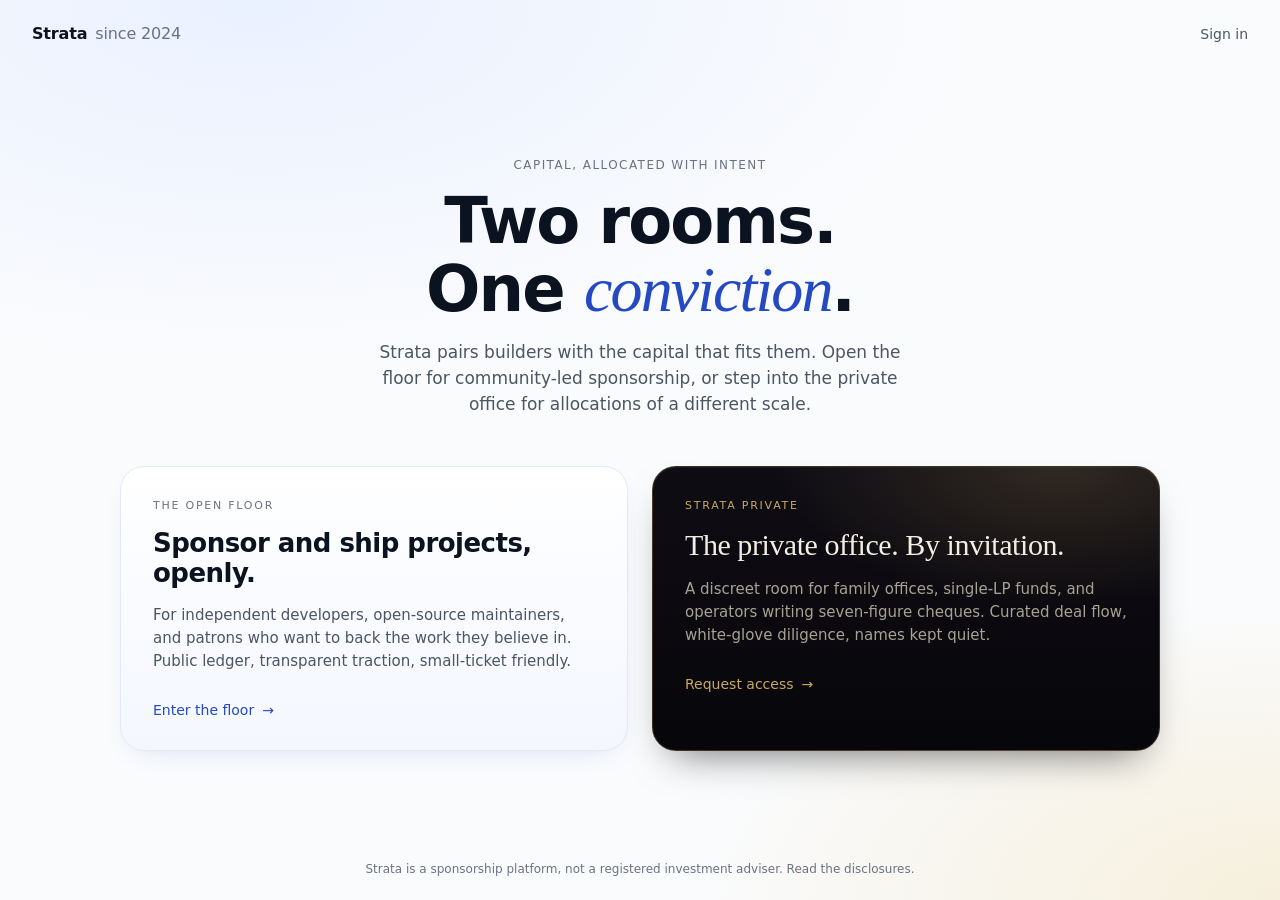
==== index.html @ 9568b7aa "Add Strata: two-tier sponsorship platform site A gateway page routes to two distinct experiences: - " ====
<!doctype html>
<html lang="en">
  <head>
    <meta charset="utf-8" />
    <meta name="viewport" content="width=device-width, initial-scale=1, viewport-fit=cover" />
    <title>Strata — Capital, allocated with intent</title>
    <meta
      name="description"
      content="A two-tier platform connecting builders with capital. Choose between the open floor or the private office."
    />
    <link rel="stylesheet" href="assets/css/tokens.css" />
    <link rel="stylesheet" href="assets/css/gateway.css" />
  </head>
  <body class="gateway">
    <nav class="gateway__nav" aria-label="Primary">
      <a href="/" class="gateway__wordmark">Strata<span>since 2024</span></a>
      <a href="#" class="gateway__signin">Sign in</a>
    </nav>

    <main class="gateway__main">
      <div class="gateway__hero">
        <span class="gateway__eyebrow">Capital, allocated with intent</span>
        <h1 class="gateway__title">
          Two rooms.<br />One <em>conviction</em>.
        </h1>
        <p class="gateway__lede">
          Strata pairs builders with the capital that fits them. Open the floor
          for community-led sponsorship, or step into the private office for
          allocations of a different scale.
        </p>

        <div class="gateway__cards">
          <a href="standard.html" class="gateway__card gateway__card--standard">
            <span class="gateway__card__tag">The Open Floor</span>
            <h2 class="gateway__card__title">
              Sponsor and ship projects, openly.
            </h2>
            <p class="gateway__card__desc">
              For independent developers, open-source maintainers, and patrons
              who want to back the work they believe in. Public ledger,
              transparent traction, small-ticket friendly.
            </p>
            <span class="gateway__card__cta">
              Enter the floor
              <span class="gateway__card__arrow" aria-hidden="true">→</span>
            </span>
          </a>

          <a href="private.html" class="gateway__card gateway__card--private">
            <span class="gateway__card__tag">Strata Private</span>
            <h2 class="gateway__card__title">
              The private office. By invitation.
            </h2>
            <p class="gateway__card__desc">
              A discreet room for family offices, single-LP funds, and operators
              writing seven-figure cheques. Curated deal flow, white-glove
              diligence, names kept quiet.
            </p>
            <span class="gateway__card__cta">
              Request access
              <span class="gateway__card__arrow" aria-hidden="true">→</span>
            </span>
          </a>
        </div>
      </div>
    </main>

    <footer class="gateway__foot">
      Strata is a sponsorship platform, not a registered investment adviser.
      Read the <a href="#">disclosures</a>.
    </footer>
  </body>
</html>
---- assets/css/tokens.css ----
:root {
  --ease-out: cubic-bezier(0.23, 1, 0.32, 1);
  --ease-in-out: cubic-bezier(0.77, 0, 0.175, 1);
  --ease-elegant: cubic-bezier(0.4, 0, 0.2, 1);

  --dur-press: 140ms;
  --dur-tooltip: 160ms;
  --dur-popover: 200ms;
  --dur-modal: 260ms;

  --radius-sm: 6px;
  --radius-md: 10px;
  --radius-lg: 16px;
  --radius-xl: 24px;

  --space-1: 4px;
  --space-2: 8px;
  --space-3: 12px;
  --space-4: 16px;
  --space-5: 24px;
  --space-6: 32px;
  --space-7: 48px;
  --space-8: 64px;
  --space-9: 96px;

  --font-sans: ui-sans-serif, system-ui, -apple-system, "Segoe UI", Inter,
    Roboto, "Helvetica Neue", Arial, sans-serif;
  --font-serif: "Iowan Old Style", "Palatino Linotype", Palatino, P052, Georgia,
    serif;
  --font-mono: ui-monospace, SFMono-Regular, "SF Mono", Menlo, Consolas, monospace;
}

*,
*::before,
*::after {
  box-sizing: border-box;
}

html,
body {
  margin: 0;
  padding: 0;
}

body {
  font-family: var(--font-sans);
  -webkit-font-smoothing: antialiased;
  -moz-osx-font-smoothing: grayscale;
  text-rendering: optimizeLegibility;
}

a {
  color: inherit;
  text-decoration: none;
}

button {
  font: inherit;
  color: inherit;
  background: none;
  border: 0;
  cursor: pointer;
  padding: 0;
}

img {
  display: block;
  max-width: 100%;
}

:focus-visible {
  outline: 2px solid currentColor;
  outline-offset: 3px;
  border-radius: 4px;
}
---- assets/css/gateway.css ----
.gateway {
  min-height: 100vh;
  background:
    radial-gradient(1200px 600px at 20% 0%, #eaf1ff 0%, transparent 60%),
    radial-gradient(1000px 500px at 100% 100%, #f6efdc 0%, transparent 60%),
    #fafbfd;
  color: #0b1220;
  display: grid;
  grid-template-rows: auto 1fr auto;
}

.gateway__nav {
  padding: var(--space-5) var(--space-6);
  display: flex;
  align-items: center;
  justify-content: space-between;
  font-size: 14px;
}

.gateway__wordmark {
  font-weight: 600;
  letter-spacing: -0.01em;
  font-size: 16px;
}

.gateway__wordmark span {
  color: #6b7280;
  font-weight: 400;
  margin-left: var(--space-2);
}

.gateway__signin {
  color: #4b5563;
  transition: color var(--dur-tooltip) var(--ease-out);
}

@media (hover: hover) and (pointer: fine) {
  .gateway__signin:hover {
    color: #0b1220;
  }
}

.gateway__main {
  display: grid;
  place-items: center;
  padding: var(--space-7) var(--space-6);
}

.gateway__hero {
  width: 100%;
  max-width: 1040px;
  text-align: center;
}

.gateway__eyebrow {
  display: inline-block;
  font-size: 12px;
  letter-spacing: 0.12em;
  text-transform: uppercase;
  color: #6b7280;
  margin-bottom: var(--space-4);
}

.gateway__title {
  margin: 0 0 var(--space-4);
  font-size: clamp(36px, 6vw, 64px);
  letter-spacing: -0.03em;
  line-height: 1.05;
  font-weight: 600;
}

.gateway__title em {
  font-style: italic;
  font-family: var(--font-serif);
  font-weight: 400;
  color: #2549c2;
}

.gateway__lede {
  max-width: 560px;
  margin: 0 auto var(--space-7);
  color: #4b5563;
  font-size: 17px;
  line-height: 1.55;
}

.gateway__cards {
  display: grid;
  grid-template-columns: 1fr;
  gap: var(--space-5);
  text-align: left;
}

@media (min-width: 760px) {
  .gateway__cards {
    grid-template-columns: 1fr 1fr;
  }
}

.gateway__card {
  position: relative;
  display: flex;
  flex-direction: column;
  gap: var(--space-4);
  padding: var(--space-6);
  border-radius: var(--radius-xl);
  text-align: left;
  transition:
    transform var(--dur-popover) var(--ease-out),
    box-shadow var(--dur-popover) var(--ease-out),
    border-color var(--dur-popover) var(--ease-out);
  opacity: 0;
  transform: translateY(8px);
  animation: gw-rise 420ms var(--ease-out) forwards;
}

.gateway__card:nth-child(1) {
  animation-delay: 80ms;
}
.gateway__card:nth-child(2) {
  animation-delay: 140ms;
}

@keyframes gw-rise {
  to {
    opacity: 1;
    transform: translateY(0);
  }
}

.gateway__card:active {
  transform: scale(0.99);
}

.gateway__card--standard {
  background: linear-gradient(180deg, #ffffff 0%, #f4f7ff 100%);
  border: 1px solid #e3e9f5;
  color: #0b1220;
  box-shadow: 0 1px 0 #ffffff inset, 0 10px 30px -18px rgba(37, 73, 194, 0.25);
}

@media (hover: hover) and (pointer: fine) {
  .gateway__card--standard:hover {
    transform: translateY(-2px);
    border-color: #c7d4f0;
    box-shadow: 0 1px 0 #ffffff inset, 0 24px 50px -24px rgba(37, 73, 194, 0.35);
  }
}

.gateway__card--private {
  background:
    radial-gradient(400px 200px at 80% 0%, rgba(201, 169, 97, 0.18) 0%, transparent 70%),
    linear-gradient(180deg, #0f0d14 0%, #07060a 100%);
  border: 1px solid rgba(201, 169, 97, 0.25);
  color: #f3eee3;
  box-shadow:
    0 1px 0 rgba(255, 255, 255, 0.04) inset,
    0 20px 40px -20px rgba(0, 0, 0, 0.6);
}

@media (hover: hover) and (pointer: fine) {
  .gateway__card--private:hover {
    transform: translateY(-2px);
    border-color: rgba(201, 169, 97, 0.45);
    box-shadow:
      0 1px 0 rgba(255, 255, 255, 0.06) inset,
      0 30px 60px -24px rgba(0, 0, 0, 0.7);
  }
}

.gateway__card__tag {
  font-size: 11px;
  letter-spacing: 0.16em;
  text-transform: uppercase;
  color: #6b7280;
}

.gateway__card--private .gateway__card__tag {
  color: #c9a961;
}

.gateway__card__title {
  font-size: 26px;
  letter-spacing: -0.02em;
  font-weight: 600;
  margin: 0;
}

.gateway__card--private .gateway__card__title {
  font-family: var(--font-serif);
  font-weight: 400;
  font-size: 30px;
  letter-spacing: -0.015em;
}

.gateway__card__desc {
  color: #4b5563;
  line-height: 1.55;
  margin: 0;
  font-size: 15px;
}

.gateway__card--private .gateway__card__desc {
  color: #a8a294;
}

.gateway__card__cta {
  display: inline-flex;
  align-items: center;
  gap: var(--space-2);
  font-size: 14px;
  font-weight: 500;
  margin-top: var(--space-3);
}

.gateway__card--standard .gateway__card__cta {
  color: #2549c2;
}

.gateway__card--private .gateway__card__cta {
  color: #c9a961;
}

.gateway__card__arrow {
  transition: transform var(--dur-popover) var(--ease-out);
}

@media (hover: hover) and (pointer: fine) {
  .gateway__card:hover .gateway__card__arrow {
    transform: translateX(3px);
  }
}

.gateway__foot {
  padding: var(--space-5) var(--space-6);
  text-align: center;
  font-size: 12px;
  color: #6b7280;
}

@media (prefers-reduced-motion: reduce) {
  .gateway__card {
    animation: none;
    opacity: 1;
    transform: none;
  }
  .gateway__card:hover {
    transform: none;
  }
  .gateway__card__arrow {
    transition: none;
  }
}
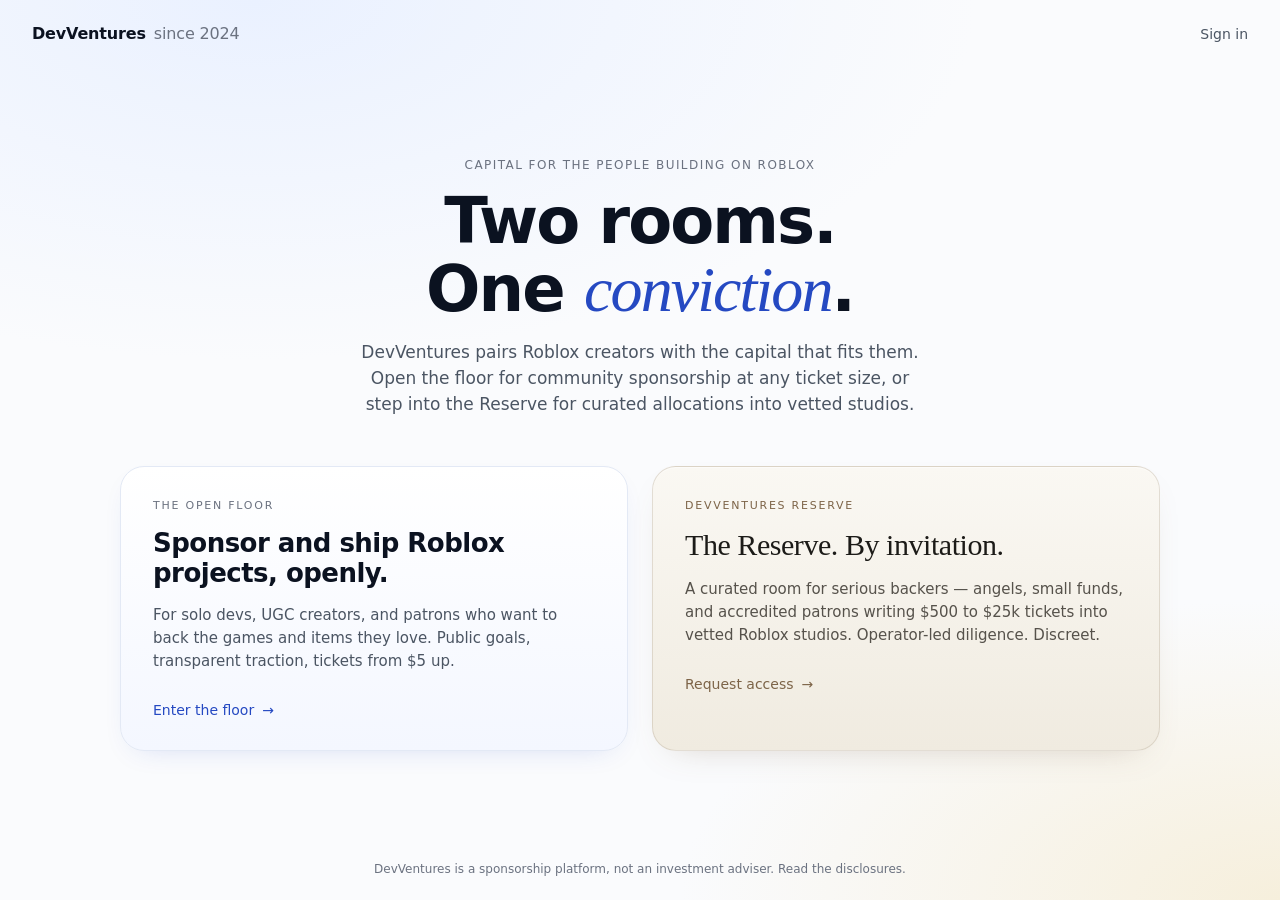
==== commit a9edf267: "Rebrand to DevVentures; reframe for Roblox; redesign Reserve - Rename Strata → DevVentures and Strat" ====
--- a/index.html
+++ b/index.html
@@ -3,42 +3,42 @@
   <head>
     <meta charset="utf-8" />
     <meta name="viewport" content="width=device-width, initial-scale=1, viewport-fit=cover" />
-    <title>Strata — Capital, allocated with intent</title>
+    <title>DevVentures — Capital for Roblox creators</title>
     <meta
       name="description"
-      content="A two-tier platform connecting builders with capital. Choose between the open floor or the private office."
+      content="A two-tier platform connecting Roblox developers with the capital and patrons who back them. Choose between the open floor or the reserve."
     />
     <link rel="stylesheet" href="assets/css/tokens.css" />
     <link rel="stylesheet" href="assets/css/gateway.css" />
   </head>
   <body class="gateway">
     <nav class="gateway__nav" aria-label="Primary">
-      <a href="/" class="gateway__wordmark">Strata<span>since 2024</span></a>
+      <a href="/" class="gateway__wordmark">DevVentures<span>since 2024</span></a>
       <a href="#" class="gateway__signin">Sign in</a>
     </nav>
 
     <main class="gateway__main">
       <div class="gateway__hero">
-        <span class="gateway__eyebrow">Capital, allocated with intent</span>
+        <span class="gateway__eyebrow">Capital for the people building on Roblox</span>
         <h1 class="gateway__title">
           Two rooms.<br />One <em>conviction</em>.
         </h1>
         <p class="gateway__lede">
-          Strata pairs builders with the capital that fits them. Open the floor
-          for community-led sponsorship, or step into the private office for
-          allocations of a different scale.
+          DevVentures pairs Roblox creators with the capital that fits them.
+          Open the floor for community sponsorship at any ticket size, or step
+          into the Reserve for curated allocations into vetted studios.
         </p>
 
         <div class="gateway__cards">
           <a href="standard.html" class="gateway__card gateway__card--standard">
             <span class="gateway__card__tag">The Open Floor</span>
             <h2 class="gateway__card__title">
-              Sponsor and ship projects, openly.
+              Sponsor and ship Roblox projects, openly.
             </h2>
             <p class="gateway__card__desc">
-              For independent developers, open-source maintainers, and patrons
-              who want to back the work they believe in. Public ledger,
-              transparent traction, small-ticket friendly.
+              For solo devs, UGC creators, and patrons who want to back the
+              games and items they love. Public goals, transparent traction,
+              tickets from $5 up.
             </p>
             <span class="gateway__card__cta">
               Enter the floor
@@ -47,14 +47,14 @@
           </a>
 
           <a href="private.html" class="gateway__card gateway__card--private">
-            <span class="gateway__card__tag">Strata Private</span>
+            <span class="gateway__card__tag">DevVentures Reserve</span>
             <h2 class="gateway__card__title">
-              The private office. By invitation.
+              The Reserve. By invitation.
             </h2>
             <p class="gateway__card__desc">
-              A discreet room for family offices, single-LP funds, and operators
-              writing seven-figure cheques. Curated deal flow, white-glove
-              diligence, names kept quiet.
+              A curated room for serious backers — angels, small funds, and
+              accredited patrons writing $500 to $25k tickets into vetted Roblox
+              studios. Operator-led diligence. Discreet.
             </p>
             <span class="gateway__card__cta">
               Request access
@@ -66,8 +66,8 @@
     </main>
 
     <footer class="gateway__foot">
-      Strata is a sponsorship platform, not a registered investment adviser.
-      Read the <a href="#">disclosures</a>.
+      DevVentures is a sponsorship platform, not an investment adviser. Read the
+      <a href="#">disclosures</a>.
     </footer>
   </body>
 </html>
--- a/assets/css/gateway.css
+++ b/assets/css/gateway.css
@@ -148,23 +148,21 @@
 }
 
 .gateway__card--private {
-  background:
-    radial-gradient(400px 200px at 80% 0%, rgba(201, 169, 97, 0.18) 0%, transparent 70%),
-    linear-gradient(180deg, #0f0d14 0%, #07060a 100%);
-  border: 1px solid rgba(201, 169, 97, 0.25);
-  color: #f3eee3;
+  background: linear-gradient(180deg, #faf8f3 0%, #f0ebe0 100%);
+  border: 1px solid rgba(125, 100, 72, 0.18);
+  color: #1c1b18;
   box-shadow:
-    0 1px 0 rgba(255, 255, 255, 0.04) inset,
-    0 20px 40px -20px rgba(0, 0, 0, 0.6);
+    0 1px 0 rgba(255, 255, 255, 0.5) inset,
+    0 14px 36px -22px rgba(125, 100, 72, 0.35);
 }
 
 @media (hover: hover) and (pointer: fine) {
   .gateway__card--private:hover {
     transform: translateY(-2px);
-    border-color: rgba(201, 169, 97, 0.45);
+    border-color: rgba(125, 100, 72, 0.35);
     box-shadow:
-      0 1px 0 rgba(255, 255, 255, 0.06) inset,
-      0 30px 60px -24px rgba(0, 0, 0, 0.7);
+      0 1px 0 rgba(255, 255, 255, 0.6) inset,
+      0 28px 56px -24px rgba(125, 100, 72, 0.4);
   }
 }
 
@@ -176,7 +174,7 @@
 }
 
 .gateway__card--private .gateway__card__tag {
-  color: #c9a961;
+  color: #7d6448;
 }
 
 .gateway__card__title {
@@ -201,7 +199,7 @@
 }
 
 .gateway__card--private .gateway__card__desc {
-  color: #a8a294;
+  color: #56524b;
 }
 
 .gateway__card__cta {
@@ -218,7 +216,7 @@
 }
 
 .gateway__card--private .gateway__card__cta {
-  color: #c9a961;
+  color: #7d6448;
 }
 
 .gateway__card__arrow {
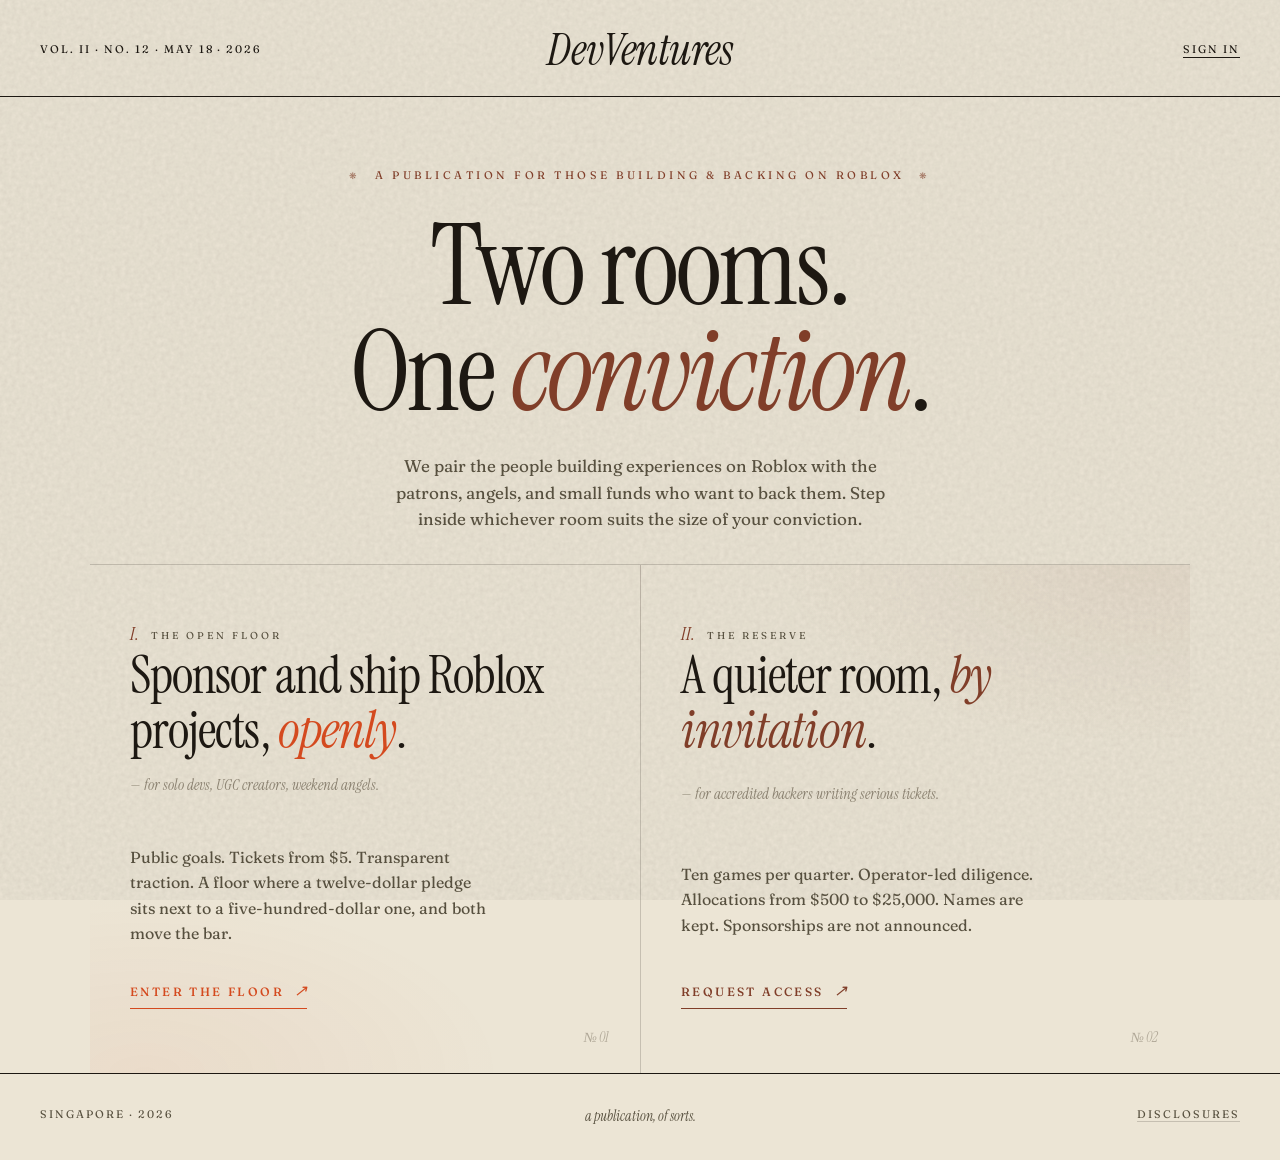
==== commit e8598838: "Redesign DevVentures with committed aesthetic directions Install two reference skills under .claude/" ====
--- a/index.html
+++ b/index.html
@@ -3,71 +3,94 @@
   <head>
     <meta charset="utf-8" />
     <meta name="viewport" content="width=device-width, initial-scale=1, viewport-fit=cover" />
-    <title>DevVentures — Capital for Roblox creators</title>
+    <title>DevVentures — A publication for capital and Roblox creators</title>
     <meta
       name="description"
-      content="A two-tier platform connecting Roblox developers with the capital and patrons who back them. Choose between the open floor or the reserve."
+      content="DevVentures pairs Roblox creators with the capital and patrons who back them. Two rooms — one open, one by invitation."
     />
+
+    <link rel="preconnect" href="https://fonts.googleapis.com" />
+    <link rel="preconnect" href="https://fonts.gstatic.com" crossorigin />
+    <link
+      rel="stylesheet"
+      href="https://fonts.googleapis.com/css2?family=Fraunces:opsz,wght,SOFT@9..144,400..600,30..100&family=Instrument+Serif:ital@0;1&display=swap"
+    />
+
     <link rel="stylesheet" href="assets/css/tokens.css" />
     <link rel="stylesheet" href="assets/css/gateway.css" />
   </head>
   <body class="gateway">
-    <nav class="gateway__nav" aria-label="Primary">
-      <a href="/" class="gateway__wordmark">DevVentures<span>since 2024</span></a>
-      <a href="#" class="gateway__signin">Sign in</a>
-    </nav>
+    <header class="masthead" role="banner">
+      <div class="masthead__l">Vol. II · No. 12 · May 18 · 2026</div>
+      <div class="masthead__c">DevVentures</div>
+      <div class="masthead__r"><a href="#" class="masthead__signin">Sign in</a></div>
+    </header>
 
-    <main class="gateway__main">
-      <div class="gateway__hero">
-        <span class="gateway__eyebrow">Capital for the people building on Roblox</span>
-        <h1 class="gateway__title">
+    <main>
+      <section class="front">
+        <span class="front__kicker">A publication for those building &amp; backing on Roblox</span>
+        <h1 class="front__title">
           Two rooms.<br />One <em>conviction</em>.
         </h1>
-        <p class="gateway__lede">
-          DevVentures pairs Roblox creators with the capital that fits them.
-          Open the floor for community sponsorship at any ticket size, or step
-          into the Reserve for curated allocations into vetted studios.
+        <p class="front__lede">
+          We pair the people building experiences on Roblox with the patrons,
+          angels, and small funds who want to back them. Step inside whichever
+          room suits the size of your conviction.
         </p>
+      </section>
 
-        <div class="gateway__cards">
-          <a href="standard.html" class="gateway__card gateway__card--standard">
-            <span class="gateway__card__tag">The Open Floor</span>
-            <h2 class="gateway__card__title">
-              Sponsor and ship Roblox projects, openly.
+      <section class="spread" aria-label="Choose your room">
+        <a href="standard.html" class="feature feature--floor">
+          <div>
+            <div class="feature__sect">
+              <span class="feature__num">I.</span>
+              <span>The Open Floor</span>
+            </div>
+            <h2 class="feature__title">
+              Sponsor and ship Roblox projects, <em>openly</em>.
             </h2>
-            <p class="gateway__card__desc">
-              For solo devs, UGC creators, and patrons who want to back the
-              games and items they love. Public goals, transparent traction,
-              tickets from $5 up.
-            </p>
-            <span class="gateway__card__cta">
-              Enter the floor
-              <span class="gateway__card__arrow" aria-hidden="true">→</span>
-            </span>
-          </a>
+          </div>
+          <p class="feature__byline">— for solo devs, UGC creators, weekend angels.</p>
+          <p class="feature__body">
+            Public goals. Tickets from $5. Transparent traction. A floor where a
+            twelve-dollar pledge sits next to a five-hundred-dollar one, and
+            both move the bar.
+          </p>
+          <span class="feature__cta">
+            Enter the floor
+            <span class="feature__cta__arrow" aria-hidden="true">↗</span>
+          </span>
+          <span class="feature__sig" aria-hidden="true">№ 01</span>
+        </a>
 
-          <a href="private.html" class="gateway__card gateway__card--private">
-            <span class="gateway__card__tag">DevVentures Reserve</span>
-            <h2 class="gateway__card__title">
-              The Reserve. By invitation.
+        <a href="private.html" class="feature feature--reserve feature--right">
+          <div>
+            <div class="feature__sect">
+              <span class="feature__num">II.</span>
+              <span>The Reserve</span>
+            </div>
+            <h2 class="feature__title">
+              A quieter room, <em>by invitation</em>.
             </h2>
-            <p class="gateway__card__desc">
-              A curated room for serious backers — angels, small funds, and
-              accredited patrons writing $500 to $25k tickets into vetted Roblox
-              studios. Operator-led diligence. Discreet.
-            </p>
-            <span class="gateway__card__cta">
-              Request access
-              <span class="gateway__card__arrow" aria-hidden="true">→</span>
-            </span>
-          </a>
-        </div>
-      </div>
+          </div>
+          <p class="feature__byline">— for accredited backers writing serious tickets.</p>
+          <p class="feature__body">
+            Ten games per quarter. Operator-led diligence. Allocations from
+            $500 to $25,000. Names are kept. Sponsorships are not announced.
+          </p>
+          <span class="feature__cta">
+            Request access
+            <span class="feature__cta__arrow" aria-hidden="true">↗</span>
+          </span>
+          <span class="feature__sig" aria-hidden="true">№ 02</span>
+        </a>
+      </section>
     </main>
 
-    <footer class="gateway__foot">
-      DevVentures is a sponsorship platform, not an investment adviser. Read the
-      <a href="#">disclosures</a>.
+    <footer class="colophon">
+      <div class="colophon__l">Singapore · 2026</div>
+      <div class="colophon__c">a publication, of sorts.</div>
+      <div class="colophon__r"><a href="#">Disclosures</a></div>
     </footer>
   </body>
 </html>
--- a/assets/css/tokens.css
+++ b/assets/css/tokens.css
@@ -1,34 +1,4 @@
-:root {
-  --ease-out: cubic-bezier(0.23, 1, 0.32, 1);
-  --ease-in-out: cubic-bezier(0.77, 0, 0.175, 1);
-  --ease-elegant: cubic-bezier(0.4, 0, 0.2, 1);
-
-  --dur-press: 140ms;
-  --dur-tooltip: 160ms;
-  --dur-popover: 200ms;
-  --dur-modal: 260ms;
-
-  --radius-sm: 6px;
-  --radius-md: 10px;
-  --radius-lg: 16px;
-  --radius-xl: 24px;
-
-  --space-1: 4px;
-  --space-2: 8px;
-  --space-3: 12px;
-  --space-4: 16px;
-  --space-5: 24px;
-  --space-6: 32px;
-  --space-7: 48px;
-  --space-8: 64px;
-  --space-9: 96px;
-
-  --font-sans: ui-sans-serif, system-ui, -apple-system, "Segoe UI", Inter,
-    Roboto, "Helvetica Neue", Arial, sans-serif;
-  --font-serif: "Iowan Old Style", "Palatino Linotype", Palatino, P052, Georgia,
-    serif;
-  --font-mono: ui-monospace, SFMono-Regular, "SF Mono", Menlo, Consolas, monospace;
-}
+/* ── Shared base reset only. Per-page CSS owns fonts, color, type. ── */
 
 *,
 *::before,
@@ -43,7 +13,6 @@
 }
 
 body {
-  font-family: var(--font-sans);
   -webkit-font-smoothing: antialiased;
   -moz-osx-font-smoothing: grayscale;
   text-rendering: optimizeLegibility;
@@ -71,5 +40,27 @@
 :focus-visible {
   outline: 2px solid currentColor;
   outline-offset: 3px;
-  border-radius: 4px;
+  border-radius: 2px;
 }
+
+::selection {
+  background: currentColor;
+  color: #fff;
+}
+
+/* Custom easings (Emil) */
+:root {
+  --ease-out: cubic-bezier(0.23, 1, 0.32, 1);
+  --ease-elegant: cubic-bezier(0.4, 0, 0.2, 1);
+  --ease-in-out: cubic-bezier(0.77, 0, 0.175, 1);
+}
+
+@media (prefers-reduced-motion: reduce) {
+  *,
+  *::before,
+  *::after {
+    animation-duration: 0.001ms !important;
+    animation-iteration-count: 1 !important;
+    transition-duration: 0.001ms !important;
+  }
+}
--- a/assets/css/gateway.css
+++ b/assets/css/gateway.css
@@ -1,251 +1,401 @@
-.gateway {
+/* ════════════════════════════════════════════════════════════════
+   GATEWAY · The publication's cover.
+   Sets the tone for both destinations. Editorial masthead +
+   two feature teasers, each previewing its world.
+   ════════════════════════════════════════════════════════════════ */
+
+:root {
+  --paper: #ece5d5;
+  --paper-light: #f4eedd;
+  --ink: #1d1812;
+  --ink-muted: #57503f;
+  --ink-soft: #8a8170;
+  --rule: rgba(29, 24, 18, 0.18);
+  --rule-soft: rgba(29, 24, 18, 0.1);
+  --cinnabar: #803e29;
+  --riso: #d44a1f;
+  --blue: #1a3c8a;
+
+  --grain: url("data:image/svg+xml,%3Csvg viewBox='0 0 220 220' xmlns='http://www.w3.org/2000/svg'%3E%3Cfilter id='n'%3E%3CfeTurbulence type='fractalNoise' baseFrequency='0.9' numOctaves='2' stitchTiles='stitch'/%3E%3CfeColorMatrix values='0 0 0 0 0 0 0 0 0 0 0 0 0 0 0 0 0 0 0.12 0'/%3E%3C/filter%3E%3Crect width='100%25' height='100%25' filter='url(%23n)'/%3E%3C/svg%3E");
+}
+
+body.gateway {
   min-height: 100vh;
+  background: var(--paper);
+  color: var(--ink);
+  font-family: "Fraunces", "Iowan Old Style", Palatino, Georgia, serif;
+  font-variation-settings: "opsz" 14, "SOFT" 30;
+  font-size: 16px;
+  line-height: 1.55;
+  position: relative;
+  overflow-x: hidden;
+}
+
+body.gateway::before {
+  content: "";
+  position: fixed;
+  inset: 0;
+  background: var(--grain);
+  opacity: 0.6;
+  pointer-events: none;
+  z-index: 1;
+  mix-blend-mode: multiply;
+}
+
+body.gateway > * {
+  position: relative;
+  z-index: 2;
+}
+
+/* ── Masthead ─────────────────────────────────── */
+.masthead {
+  display: grid;
+  grid-template-columns: 1fr auto 1fr;
+  align-items: center;
+  padding: 28px 40px 24px;
+  border-bottom: 1px solid var(--ink);
+  font-family: "Fraunces", serif;
+  font-size: 11px;
+  letter-spacing: 0.18em;
+  text-transform: uppercase;
+  color: var(--ink);
+}
+
+.masthead__l {
+  text-align: left;
+}
+
+.masthead__c {
+  font-family: "Instrument Serif", "Iowan Old Style", Palatino, Georgia, serif;
+  font-style: italic;
+  font-size: clamp(28px, 4vw, 44px);
+  letter-spacing: -0.01em;
+  text-transform: none;
+  font-weight: 400;
+  line-height: 1;
+  color: var(--ink);
+}
+
+.masthead__r {
+  text-align: right;
+}
+
+.masthead__signin {
+  border-bottom: 1px solid var(--ink);
+  padding-bottom: 1px;
+  transition: color 200ms var(--ease-elegant), border-color 200ms var(--ease-elegant);
+}
+
+@media (hover: hover) and (pointer: fine) {
+  .masthead__signin:hover {
+    color: var(--cinnabar);
+    border-color: var(--cinnabar);
+  }
+}
+
+@media (max-width: 720px) {
+  .masthead {
+    grid-template-columns: 1fr 1fr;
+    padding: 20px 24px;
+  }
+  .masthead__c {
+    grid-column: 1 / -1;
+    grid-row: 1;
+    text-align: center;
+    margin-bottom: 12px;
+  }
+  .masthead__l,
+  .masthead__r {
+    grid-row: 2;
+  }
+}
+
+/* ── Front-page hero ──────────────────────────── */
+.front {
+  padding: 64px 40px 32px;
+  text-align: center;
+  max-width: 1100px;
+  margin: 0 auto;
+  border-bottom: 1px solid var(--rule);
+}
+
+@media (max-width: 720px) {
+  .front {
+    padding: 40px 24px 24px;
+  }
+}
+
+.front__kicker {
+  font-family: "Fraunces", serif;
+  font-size: 11px;
+  letter-spacing: 0.32em;
+  text-transform: uppercase;
+  color: var(--cinnabar);
+  margin-bottom: 28px;
+  display: inline-flex;
+  align-items: center;
+  gap: 14px;
+}
+
+.front__kicker::before,
+.front__kicker::after {
+  content: "❋";
+  font-size: 9px;
+  opacity: 0.7;
+}
+
+.front__title {
+  font-family: "Instrument Serif", serif;
+  font-weight: 400;
+  font-size: clamp(48px, 9vw, 112px);
+  line-height: 0.95;
+  letter-spacing: -0.025em;
+  margin: 0 0 28px;
+  color: var(--ink);
+}
+
+.front__title em {
+  font-style: italic;
+  color: var(--cinnabar);
+}
+
+.front__lede {
+  max-width: 540px;
+  margin: 0 auto 0;
+  color: var(--ink-muted);
+  font-size: 17px;
+  line-height: 1.55;
+  font-variation-settings: "opsz" 14, "SOFT" 50;
+}
+
+/* ── Two feature cards (publications styled) ──── */
+.spread {
+  display: grid;
+  grid-template-columns: 1fr;
+  max-width: 1100px;
+  margin: 0 auto;
+}
+
+@media (min-width: 880px) {
+  .spread {
+    grid-template-columns: 1fr 1fr;
+  }
+}
+
+.feature {
+  display: flex;
+  flex-direction: column;
+  justify-content: space-between;
+  gap: 32px;
+  padding: 56px 40px 64px;
+  position: relative;
+  text-align: left;
+  min-height: 480px;
+  opacity: 0;
+  transform: translateY(12px);
+  animation: gw-rise 700ms var(--ease-elegant) forwards;
+  transition: background-color 320ms var(--ease-elegant);
+}
+
+@keyframes gw-rise {
+  to { opacity: 1; transform: translateY(0); }
+}
+
+.feature:nth-child(1) { animation-delay: 200ms; }
+.feature:nth-child(2) { animation-delay: 360ms; }
+
+@media (min-width: 880px) {
+  .feature--right {
+    border-left: 1px solid var(--rule);
+  }
+}
+
+@media (max-width: 879px) {
+  .feature--right {
+    border-top: 1px solid var(--rule);
+  }
+}
+
+/* Open Floor preview — zine warmth */
+.feature--floor {
   background:
-    radial-gradient(1200px 600px at 20% 0%, #eaf1ff 0%, transparent 60%),
-    radial-gradient(1000px 500px at 100% 100%, #f6efdc 0%, transparent 60%),
-    #fafbfd;
-  color: #0b1220;
-  display: grid;
-  grid-template-rows: auto 1fr auto;
-}
-
-.gateway__nav {
-  padding: var(--space-5) var(--space-6);
+    radial-gradient(600px 300px at 10% 100%, rgba(212, 74, 31, 0.06) 0%, transparent 60%);
+}
+
+.feature--floor:hover {
+  background:
+    radial-gradient(600px 300px at 10% 100%, rgba(212, 74, 31, 0.12) 0%, transparent 60%);
+}
+
+/* Reserve preview — editorial restraint */
+.feature--reserve {
+  background:
+    radial-gradient(600px 300px at 90% 0%, rgba(128, 62, 41, 0.06) 0%, transparent 60%);
+}
+
+.feature--reserve:hover {
+  background:
+    radial-gradient(600px 300px at 90% 0%, rgba(128, 62, 41, 0.12) 0%, transparent 60%);
+}
+
+.feature__sect {
   display: flex;
   align-items: center;
-  justify-content: space-between;
+  gap: 12px;
+  font-family: "Fraunces", serif;
+  font-size: 10px;
+  letter-spacing: 0.3em;
+  text-transform: uppercase;
+  color: var(--ink-muted);
+}
+
+.feature__num {
+  font-family: "Instrument Serif", serif;
+  font-style: italic;
+  font-size: 18px;
+  letter-spacing: 0;
+  text-transform: none;
+  color: var(--cinnabar);
+}
+
+.feature__title {
+  font-family: "Instrument Serif", serif;
+  font-weight: 400;
+  font-size: clamp(34px, 4.4vw, 52px);
+  line-height: 1.05;
+  letter-spacing: -0.018em;
+  margin: 0;
+  color: var(--ink);
+}
+
+.feature__title em {
+  font-style: italic;
+}
+
+.feature--floor .feature__title em {
+  color: var(--riso);
+}
+
+.feature--reserve .feature__title em {
+  color: var(--cinnabar);
+}
+
+.feature__body {
+  color: var(--ink-muted);
+  font-size: 16px;
+  line-height: 1.6;
+  max-width: 36ch;
+  margin: 0;
+  font-variation-settings: "opsz" 14, "SOFT" 50;
+}
+
+.feature__byline {
+  font-family: "Instrument Serif", serif;
+  font-style: italic;
+  color: var(--ink-soft);
+  font-size: 15px;
+  margin-top: -16px;
+}
+
+.feature__cta {
+  display: inline-flex;
+  align-items: baseline;
+  gap: 10px;
+  font-family: "Fraunces", serif;
+  font-size: 12px;
+  letter-spacing: 0.2em;
+  text-transform: uppercase;
+  font-weight: 500;
+  border-bottom: 1px solid currentColor;
+  padding-bottom: 4px;
+  align-self: flex-start;
+  transition: gap 280ms var(--ease-elegant);
+}
+
+.feature--floor .feature__cta {
+  color: var(--riso);
+}
+
+.feature--reserve .feature__cta {
+  color: var(--cinnabar);
+}
+
+.feature__cta__arrow {
+  font-family: "Instrument Serif", serif;
+  font-style: italic;
+  font-size: 16px;
+  letter-spacing: 0;
+  text-transform: none;
+  transition: transform 280ms var(--ease-elegant);
+}
+
+@media (hover: hover) and (pointer: fine) {
+  .feature:hover .feature__cta {
+    gap: 16px;
+  }
+  .feature:hover .feature__cta__arrow {
+    transform: translateX(4px);
+  }
+}
+
+.feature:active {
+  transform: scale(0.997);
+}
+
+/* Tiny visual signature per side */
+.feature__sig {
+  position: absolute;
+  bottom: 24px;
+  right: 32px;
+  font-family: "Instrument Serif", serif;
+  font-style: italic;
+  color: var(--ink-soft);
   font-size: 14px;
-}
-
-.gateway__wordmark {
-  font-weight: 600;
-  letter-spacing: -0.01em;
-  font-size: 16px;
-}
-
-.gateway__wordmark span {
-  color: #6b7280;
-  font-weight: 400;
-  margin-left: var(--space-2);
-}
-
-.gateway__signin {
-  color: #4b5563;
-  transition: color var(--dur-tooltip) var(--ease-out);
+  opacity: 0.6;
+  pointer-events: none;
+}
+
+/* ── Foot ─────────────────────────────────────── */
+.colophon {
+  padding: 32px 40px;
+  border-top: 1px solid var(--ink);
+  display: grid;
+  grid-template-columns: 1fr auto 1fr;
+  font-family: "Fraunces", serif;
+  font-size: 11px;
+  letter-spacing: 0.18em;
+  text-transform: uppercase;
+  color: var(--ink-muted);
+  margin-top: 0;
+}
+
+.colophon__l { text-align: left; }
+.colophon__c {
+  font-style: italic;
+  letter-spacing: 0;
+  text-transform: none;
+  font-size: 14px;
+  font-family: "Instrument Serif", serif;
+}
+.colophon__r { text-align: right; }
+
+.colophon a {
+  border-bottom: 1px solid var(--rule);
+  transition: border-color 200ms var(--ease-elegant);
 }
 
 @media (hover: hover) and (pointer: fine) {
-  .gateway__signin:hover {
-    color: #0b1220;
-  }
-}
-
-.gateway__main {
-  display: grid;
-  place-items: center;
-  padding: var(--space-7) var(--space-6);
-}
-
-.gateway__hero {
-  width: 100%;
-  max-width: 1040px;
-  text-align: center;
-}
-
-.gateway__eyebrow {
-  display: inline-block;
-  font-size: 12px;
-  letter-spacing: 0.12em;
-  text-transform: uppercase;
-  color: #6b7280;
-  margin-bottom: var(--space-4);
-}
-
-.gateway__title {
-  margin: 0 0 var(--space-4);
-  font-size: clamp(36px, 6vw, 64px);
-  letter-spacing: -0.03em;
-  line-height: 1.05;
-  font-weight: 600;
-}
-
-.gateway__title em {
-  font-style: italic;
-  font-family: var(--font-serif);
-  font-weight: 400;
-  color: #2549c2;
-}
-
-.gateway__lede {
-  max-width: 560px;
-  margin: 0 auto var(--space-7);
-  color: #4b5563;
-  font-size: 17px;
-  line-height: 1.55;
-}
-
-.gateway__cards {
-  display: grid;
-  grid-template-columns: 1fr;
-  gap: var(--space-5);
-  text-align: left;
-}
-
-@media (min-width: 760px) {
-  .gateway__cards {
-    grid-template-columns: 1fr 1fr;
-  }
-}
-
-.gateway__card {
-  position: relative;
-  display: flex;
-  flex-direction: column;
-  gap: var(--space-4);
-  padding: var(--space-6);
-  border-radius: var(--radius-xl);
-  text-align: left;
-  transition:
-    transform var(--dur-popover) var(--ease-out),
-    box-shadow var(--dur-popover) var(--ease-out),
-    border-color var(--dur-popover) var(--ease-out);
-  opacity: 0;
-  transform: translateY(8px);
-  animation: gw-rise 420ms var(--ease-out) forwards;
-}
-
-.gateway__card:nth-child(1) {
-  animation-delay: 80ms;
-}
-.gateway__card:nth-child(2) {
-  animation-delay: 140ms;
-}
-
-@keyframes gw-rise {
-  to {
-    opacity: 1;
-    transform: translateY(0);
-  }
-}
-
-.gateway__card:active {
-  transform: scale(0.99);
-}
-
-.gateway__card--standard {
-  background: linear-gradient(180deg, #ffffff 0%, #f4f7ff 100%);
-  border: 1px solid #e3e9f5;
-  color: #0b1220;
-  box-shadow: 0 1px 0 #ffffff inset, 0 10px 30px -18px rgba(37, 73, 194, 0.25);
-}
-
-@media (hover: hover) and (pointer: fine) {
-  .gateway__card--standard:hover {
-    transform: translateY(-2px);
-    border-color: #c7d4f0;
-    box-shadow: 0 1px 0 #ffffff inset, 0 24px 50px -24px rgba(37, 73, 194, 0.35);
-  }
-}
-
-.gateway__card--private {
-  background: linear-gradient(180deg, #faf8f3 0%, #f0ebe0 100%);
-  border: 1px solid rgba(125, 100, 72, 0.18);
-  color: #1c1b18;
-  box-shadow:
-    0 1px 0 rgba(255, 255, 255, 0.5) inset,
-    0 14px 36px -22px rgba(125, 100, 72, 0.35);
-}
-
-@media (hover: hover) and (pointer: fine) {
-  .gateway__card--private:hover {
-    transform: translateY(-2px);
-    border-color: rgba(125, 100, 72, 0.35);
-    box-shadow:
-      0 1px 0 rgba(255, 255, 255, 0.6) inset,
-      0 28px 56px -24px rgba(125, 100, 72, 0.4);
-  }
-}
-
-.gateway__card__tag {
-  font-size: 11px;
-  letter-spacing: 0.16em;
-  text-transform: uppercase;
-  color: #6b7280;
-}
-
-.gateway__card--private .gateway__card__tag {
-  color: #7d6448;
-}
-
-.gateway__card__title {
-  font-size: 26px;
-  letter-spacing: -0.02em;
-  font-weight: 600;
-  margin: 0;
-}
-
-.gateway__card--private .gateway__card__title {
-  font-family: var(--font-serif);
-  font-weight: 400;
-  font-size: 30px;
-  letter-spacing: -0.015em;
-}
-
-.gateway__card__desc {
-  color: #4b5563;
-  line-height: 1.55;
-  margin: 0;
-  font-size: 15px;
-}
-
-.gateway__card--private .gateway__card__desc {
-  color: #56524b;
-}
-
-.gateway__card__cta {
-  display: inline-flex;
-  align-items: center;
-  gap: var(--space-2);
-  font-size: 14px;
-  font-weight: 500;
-  margin-top: var(--space-3);
-}
-
-.gateway__card--standard .gateway__card__cta {
-  color: #2549c2;
-}
-
-.gateway__card--private .gateway__card__cta {
-  color: #7d6448;
-}
-
-.gateway__card__arrow {
-  transition: transform var(--dur-popover) var(--ease-out);
-}
-
-@media (hover: hover) and (pointer: fine) {
-  .gateway__card:hover .gateway__card__arrow {
-    transform: translateX(3px);
-  }
-}
-
-.gateway__foot {
-  padding: var(--space-5) var(--space-6);
-  text-align: center;
-  font-size: 12px;
-  color: #6b7280;
-}
-
-@media (prefers-reduced-motion: reduce) {
-  .gateway__card {
-    animation: none;
-    opacity: 1;
-    transform: none;
-  }
-  .gateway__card:hover {
-    transform: none;
-  }
-  .gateway__card__arrow {
-    transition: none;
-  }
-}
+  .colophon a:hover {
+    border-color: var(--ink);
+  }
+}
+
+@media (max-width: 720px) {
+  .colophon {
+    grid-template-columns: 1fr;
+    text-align: center;
+    gap: 8px;
+    padding: 24px;
+  }
+  .colophon__l, .colophon__r { text-align: center; }
+}
